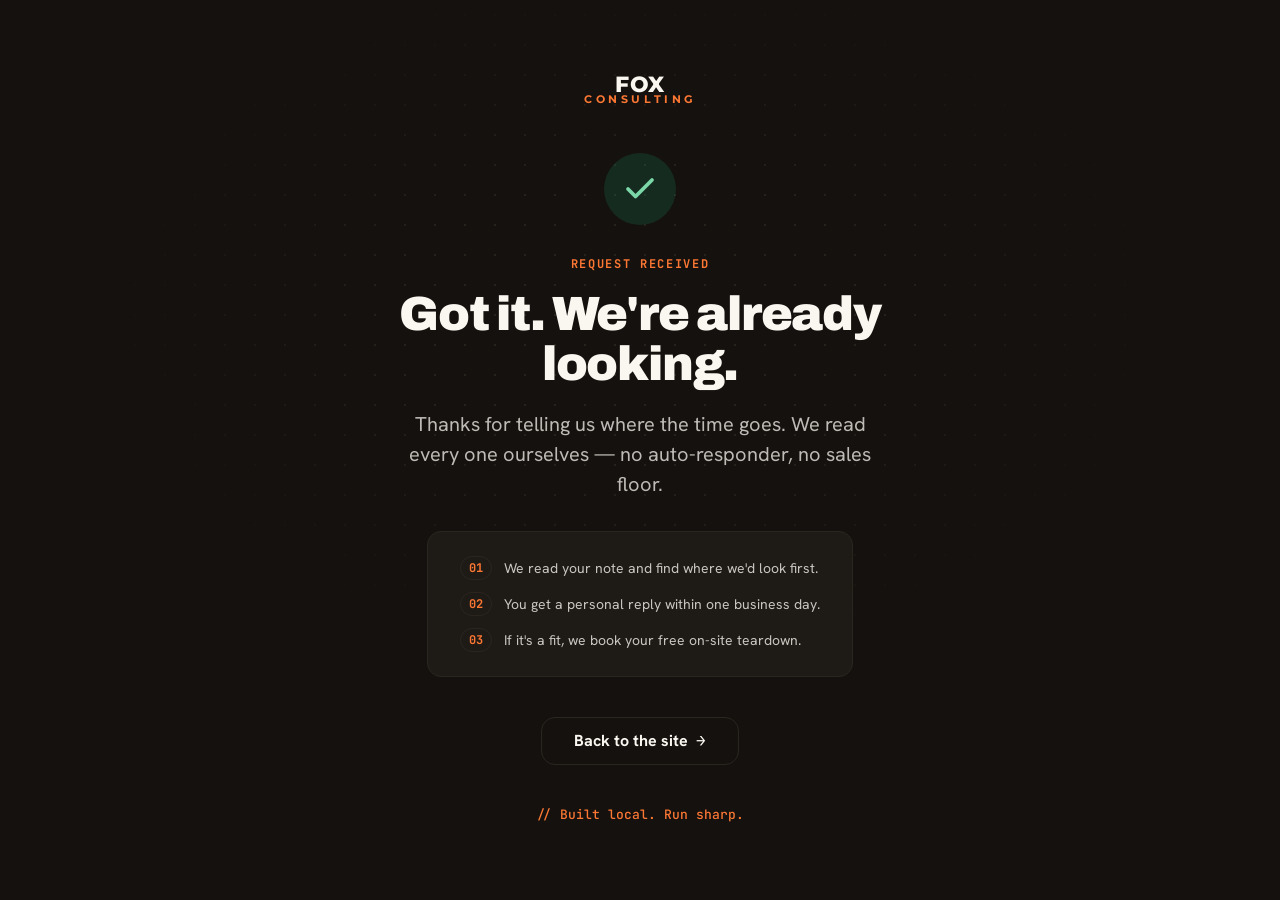
==== thankyou.html @ fd683bd7 "Add thank-you redirect after form submission - New on-brand thankyou.html (noindex) with what-happen" ====
<!DOCTYPE html>
<html lang="en">
<head>
  <meta charset="UTF-8">
  <meta name="viewport" content="width=device-width, initial-scale=1.0">
  <title>Thanks — we'll be in touch | Fox Consulting</title>
  <meta name="description" content="Your operations teardown request is in. Fox Consulting will reply personally within one business day.">
  <meta name="robots" content="noindex">

  <link rel="preconnect" href="https://fonts.googleapis.com">
  <link rel="preconnect" href="https://fonts.gstatic.com" crossorigin>
  <link rel="stylesheet" href="colors_and_type.css">

  <style>
    *, *::before, *::after { box-sizing: border-box; }
    body {
      margin: 0; min-height: 100vh; background: var(--bg-inverse); color: var(--fg-inverse);
      font: var(--text-body); -webkit-font-smoothing: antialiased;
      display: grid; place-items: center; padding: var(--space-8);
      position: relative; overflow: hidden;
    }
    body::before {
      content:""; position:absolute; inset:0;
      background-image: radial-gradient(var(--char-700) 1px, transparent 1px);
      background-size: 30px 30px; opacity:.5;
      -webkit-mask-image: radial-gradient(ellipse 60% 55% at 50% 35%, #000 30%, transparent 72%);
              mask-image: radial-gradient(ellipse 60% 55% at 50% 35%, #000 30%, transparent 72%);
      pointer-events:none;
    }
    .card { position: relative; max-width: 560px; text-align: center; }
    .logo { font-family: var(--font-logo); line-height: .92; text-decoration: none; display: inline-block; margin-bottom: var(--space-12); }
    .logo .fox { font-weight: 800; font-size: 22px; letter-spacing: .02em; color: var(--sand-50); display: block; }
    .logo .consulting { font-weight: 700; font-size: 10.5px; letter-spacing: .34em; color: var(--fox-400); display: block; }
    .check {
      width: 72px; height: 72px; border-radius: 50%; display: grid; place-items: center; margin: 0 auto var(--space-8);
      background: color-mix(in srgb, var(--success) 22%, transparent); color: #7BD6A8;
      animation: pop .45s cubic-bezier(.2,.8,.2,1) both;
    }
    .check svg { width: 36px; height: 36px; }
    @keyframes pop { from { transform: scale(.6); opacity: 0; } to { transform: scale(1); opacity: 1; } }
    .eyebrow { font: var(--text-overline); letter-spacing: var(--tracking-overline); text-transform: uppercase; color: var(--fox-400); margin: 0 0 var(--space-4); }
    h1 { font-family: var(--font-display); font-weight: 900; font-size: clamp(32px, 6vw, 48px); letter-spacing: var(--tracking-display); line-height: 1.05; margin: 0 0 var(--space-5); }
    .lead { font: var(--text-lead); color: color-mix(in srgb, var(--sand-50) 74%, transparent); margin: 0 auto var(--space-8); max-width: 42ch; }
    .next {
      display: inline-grid; gap: var(--space-3); text-align: left;
      background: var(--char-900); border: 1px solid var(--border-inverse);
      border-radius: var(--radius-lg); padding: var(--space-6) var(--space-8); margin-bottom: var(--space-10);
    }
    .next .row { display: flex; gap: var(--space-3); align-items: center; font: var(--text-small); color: color-mix(in srgb, var(--sand-50) 78%, transparent); }
    .next .row .n { font: 700 12px/1 var(--font-mono); color: var(--fox-400); border: 1px solid var(--border-inverse); border-radius: var(--radius-pill); padding: 5px 8px; flex: none; }
    .btn {
      display: inline-flex; align-items: center; gap: var(--space-2);
      font: 700 16px/1 var(--font-body); padding: 15px var(--space-8);
      border-radius: var(--radius-lg); border: 1px solid var(--border-inverse);
      background: transparent; color: var(--fg-inverse); text-decoration: none;
      transition: background .18s cubic-bezier(.2,.8,.2,1), transform .18s cubic-bezier(.2,.8,.2,1);
    }
    .btn:hover { background: var(--char-900); transform: translate(2px,-2px); }
    .btn .arrow { font-family: var(--font-mono); }
    .sig { display: block; margin-top: var(--space-10); font: var(--text-mono); color: var(--fox-400); }
    @media (prefers-reduced-motion: reduce) { .check { animation: none; } }
  </style>
</head>
<body>
  <main class="card">
    <a class="logo" href="index.html" aria-label="Fox Consulting home"><span class="fox">FOX</span><span class="consulting">CONSULTING</span></a>

    <div class="check"><svg viewBox="0 0 24 24" fill="none" stroke="currentColor" stroke-width="2.5" stroke-linecap="round" stroke-linejoin="round"><polyline points="20 6 9 17 4 12"/></svg></div>

    <p class="eyebrow">Request received</p>
    <h1>Got it. We're already looking.</h1>
    <p class="lead">Thanks for telling us where the time goes. We read every one ourselves — no auto-responder, no sales floor.</p>

    <div class="next">
      <div class="row"><span class="n">01</span> We read your note and find where we'd look first.</div>
      <div class="row"><span class="n">02</span> You get a personal reply within one business day.</div>
      <div class="row"><span class="n">03</span> If it's a fit, we book your free on-site teardown.</div>
    </div>

    <div>
      <a class="btn" href="index.html">Back to the site <span class="arrow">&rarr;</span></a>
    </div>

    <span class="sig">// Built local. Run sharp.</span>
  </main>
</body>
</html>
---- colors_and_type.css ----
/* ============================================================
   FOX CONSULTING LLC — Core Tokens: Color + Type
   Import this file first. Fonts load from Google Fonts;
   see fonts/README.md to bundle them locally for offline use.
   ============================================================ */

@import url('https://fonts.googleapis.com/css2?family=Archivo:wght@500;600;700;800;900&family=Hanken+Grotesk:wght@400;500;600;700;800&family=JetBrains+Mono:wght@400;500;700&family=Montserrat:wght@600;700;800&display=swap');

:root {
  /* ---------- BRAND COLOR: Fox Orange ---------- */
  --fox-50:  #FFF3EB;
  --fox-100: #FFE0CC;
  --fox-200: #FFBE94;
  --fox-300: #FF995C;
  --fox-400: #FB7733;
  --fox-500: #EC5E12;   /* PRIMARY — the fox */
  --fox-600: #C94B0A;   /* hover / ember */
  --fox-700: #A03B0A;
  --fox-800: #7A2F0D;
  --fox-900: #4D1E0A;

  /* ---------- CHAR: warm near-black ---------- */
  --char-950: #14110E;  /* primary ink / dark surfaces */
  --char-900: #1E1A16;
  --char-800: #2A251F;
  --char-700: #3A332B;
  --char-600: #524A40;

  /* ---------- SAND: warm neutrals ---------- */
  --sand-50:  #FAF6F0;  /* paper / page background */
  --sand-100: #F3ECE2;
  --sand-200: #E8DDCD;  /* hairline borders on light */
  --sand-300: #D6C7B2;
  --sand-400: #B8A488;
  --sand-500: #8C7A63;  /* muted label text */
  --sand-600: #6B5D4B;  /* secondary text */

  /* ---------- SEMANTIC (warm-tuned) ---------- */
  --success: #1F8A5B;
  --success-bg: #E4F3EC;
  --warning: #C98A00;
  --warning-bg: #FBF0D6;
  --danger:  #CF3A2B;
  --danger-bg: #FBE6E3;
  --info:    #2F6FB0;
  --info-bg: #E4EEF8;

  /* ---------- SEMANTIC ROLES ---------- */
  --bg:            var(--sand-50);
  --bg-elevated:   #FFFFFF;
  --bg-sunken:     var(--sand-100);
  --bg-inverse:    var(--char-950);
  --fg:            var(--char-950);   /* primary text */
  --fg-secondary:  var(--sand-600);   /* supporting text */
  --fg-muted:      var(--sand-500);   /* labels / meta */
  --fg-inverse:    var(--sand-50);
  --accent:        var(--fox-500);
  --accent-hover:  var(--fox-600);
  --accent-fg:     #FFFFFF;           /* text on orange */
  --border:        var(--sand-200);
  --border-strong: var(--sand-300);
  --border-inverse:var(--char-800);
  --ring:          color-mix(in oklch, var(--fox-500) 45%, transparent);

  /* ---------- TYPE FAMILIES ---------- */
  --font-display: 'Archivo', system-ui, sans-serif;       /* headlines, the "fox" energy */
  --font-body:    'Hanken Grotesk', system-ui, sans-serif;/* body + UI workhorse */
  --font-mono:    'JetBrains Mono', ui-monospace, monospace; /* data, metrics, automation */
  --font-logo:    'Montserrat', system-ui, sans-serif;    /* the FOX CONSULTING wordmark only */

  /* ---------- TYPE SCALE (fluid-ish, px) ---------- */
  --text-display: 800 64px/1.02 var(--font-display);
  --text-h1:      800 44px/1.06 var(--font-display);
  --text-h2:      700 32px/1.12 var(--font-display);
  --text-h3:      700 24px/1.2  var(--font-display);
  --text-h4:      600 19px/1.3  var(--font-body);
  --text-lead:    400 20px/1.5  var(--font-body);
  --text-body:    400 16px/1.6  var(--font-body);
  --text-small:   400 14px/1.55 var(--font-body);
  --text-caption: 500 12px/1.4  var(--font-body);
  --text-mono:    500 13px/1.5  var(--font-mono);
  --text-overline:700 12px/1.3  var(--font-mono); /* all-caps eyebrow labels */

  /* letter-spacing helpers */
  --tracking-tight:   -0.02em;
  --tracking-display: -0.025em;
  --tracking-overline: 0.14em;

  /* ---------- SPACING (4px base) ---------- */
  --space-1: 4px;   --space-2: 8px;   --space-3: 12px;  --space-4: 16px;
  --space-5: 20px;  --space-6: 24px;  --space-8: 32px;  --space-10: 40px;
  --space-12: 48px; --space-16: 64px; --space-20: 80px; --space-24: 96px;

  /* ---------- RADIUS ---------- */
  --radius-sm: 6px;
  --radius-md: 10px;
  --radius-lg: 14px;
  --radius-xl: 20px;
  --radius-2xl: 28px;
  --radius-pill: 999px;

  /* ---------- SHADOWS (warm-tinted) ---------- */
  --shadow-xs: 0 1px 2px rgba(20,17,14,.06);
  --shadow-sm: 0 2px 6px -1px rgba(20,17,14,.09);
  --shadow-md: 0 6px 18px -6px rgba(20,17,14,.14);
  --shadow-lg: 0 16px 40px -12px rgba(20,17,14,.18);
  --shadow-accent: 0 8px 24px -8px rgba(236,94,18,.45); /* glow under orange CTAs */
  --shadow-inset: inset 0 1px 0 rgba(255,255,255,.5);
}

/* ============================================================
   SEMANTIC ELEMENT DEFAULTS — opt in via .fox-prose or use vars
   ============================================================ */
.fox-type-display { font: var(--text-display); letter-spacing: var(--tracking-display); color: var(--fg); }
.fox-type-h1 { font: var(--text-h1); letter-spacing: var(--tracking-display); color: var(--fg); }
.fox-type-h2 { font: var(--text-h2); letter-spacing: var(--tracking-tight); color: var(--fg); }
.fox-type-h3 { font: var(--text-h3); letter-spacing: var(--tracking-tight); color: var(--fg); }
.fox-type-h4 { font: var(--text-h4); color: var(--fg); }
.fox-type-lead { font: var(--text-lead); color: var(--fg-secondary); }
.fox-type-body { font: var(--text-body); color: var(--fg); }
.fox-type-small { font: var(--text-small); color: var(--fg-secondary); }
.fox-type-mono { font: var(--text-mono); color: var(--fg); }
.fox-overline {
  font: var(--text-overline);
  letter-spacing: var(--tracking-overline);
  text-transform: uppercase;
  color: var(--accent);
}
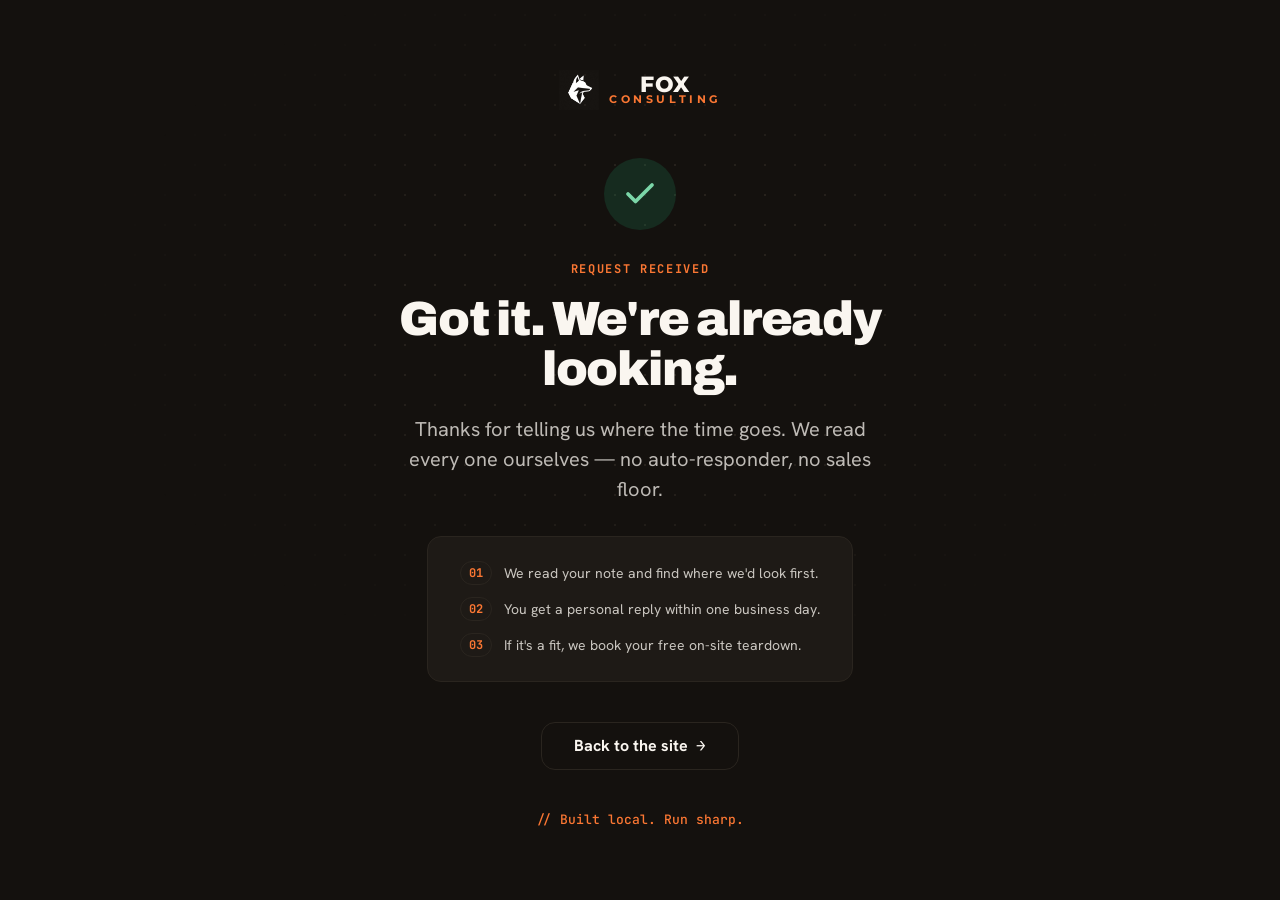
==== commit 7a92d446: "Add fox-mark logo to nav and footer on both pages - Extracted fox-mark.png from uploaded HTML to ass" ====
--- a/thankyou.html
+++ b/thankyou.html
@@ -6,6 +6,46 @@
   <title>Thanks — we'll be in touch | Fox Consulting</title>
   <meta name="description" content="Your operations teardown request is in. Fox Consulting will reply personally within one business day.">
   <meta name="robots" content="noindex">
+
+  <!-- ============================================================
+       ANALYTICS — keep these IDs identical to index.html.
+       This page fires the LEAD CONVERSION (a real submission landed
+       here). niche is read from the URL for per-variant attribution.
+       ============================================================ -->
+  <script>
+    window.FOX_ANALYTICS = {
+      GA4_ID: "",            // e.g. "G-XXXXXXXXXX"  (same as index.html)
+      META_PIXEL_ID: ""      // e.g. "1234567890123456"  (same as index.html)
+    };
+  </script>
+  <script>
+    (function () {
+      var cfg = window.FOX_ANALYTICS || {};
+      var niche = new URLSearchParams(location.search).get('niche') || 'general';
+      // ---- Google Analytics 4 ----
+      if (cfg.GA4_ID) {
+        var s = document.createElement('script'); s.async = true;
+        s.src = 'https://www.googletagmanager.com/gtag/js?id=' + cfg.GA4_ID;
+        document.head.appendChild(s);
+        window.dataLayer = window.dataLayer || [];
+        window.gtag = function () { dataLayer.push(arguments); };
+        gtag('js', new Date());
+        gtag('config', cfg.GA4_ID);
+        gtag('event', 'generate_lead', { niche: niche });
+      }
+      // ---- Meta (Facebook) Pixel ----
+      if (cfg.META_PIXEL_ID) {
+        !function (f, b, e, v, n, t, s) {
+          if (f.fbq) return; n = f.fbq = function () { n.callMethod ? n.callMethod.apply(n, arguments) : n.queue.push(arguments); };
+          if (!f._fbq) f._fbq = n; n.push = n; n.loaded = !0; n.version = '2.0'; n.queue = [];
+          t = b.createElement(e); t.async = !0; t.src = v; s = b.getElementsByTagName(e)[0]; s.parentNode.insertBefore(t, s);
+        }(window, document, 'script', 'https://connect.facebook.net/en_US/fbevents.js');
+        fbq('init', cfg.META_PIXEL_ID);
+        fbq('track', 'PageView');
+        fbq('track', 'Lead', { content_category: niche });
+      }
+    })();
+  </script>
 
   <link rel="preconnect" href="https://fonts.googleapis.com">
   <link rel="preconnect" href="https://fonts.gstatic.com" crossorigin>
@@ -28,7 +68,9 @@
       pointer-events:none;
     }
     .card { position: relative; max-width: 560px; text-align: center; }
-    .logo { font-family: var(--font-logo); line-height: .92; text-decoration: none; display: inline-block; margin-bottom: var(--space-12); }
+    .logo { display: inline-flex; align-items: center; gap: 10px; text-decoration: none; margin-bottom: var(--space-12); }
+    .logo img { width: 40px; height: 40px; display: block; flex: none; filter: brightness(0) invert(1); }
+    .logo-type { font-family: var(--font-logo); line-height: .92; }
     .logo .fox { font-weight: 800; font-size: 22px; letter-spacing: .02em; color: var(--sand-50); display: block; }
     .logo .consulting { font-weight: 700; font-size: 10.5px; letter-spacing: .34em; color: var(--fox-400); display: block; }
     .check {
@@ -63,7 +105,10 @@
 </head>
 <body>
   <main class="card">
-    <a class="logo" href="index.html" aria-label="Fox Consulting home"><span class="fox">FOX</span><span class="consulting">CONSULTING</span></a>
+    <a class="logo" href="index.html" aria-label="Fox Consulting home">
+      <img src="assets/fox-mark.png" width="40" height="40" alt="" aria-hidden="true">
+      <span class="logo-type"><span class="fox">FOX</span><span class="consulting">CONSULTING</span></span>
+    </a>
 
     <div class="check"><svg viewBox="0 0 24 24" fill="none" stroke="currentColor" stroke-width="2.5" stroke-linecap="round" stroke-linejoin="round"><polyline points="20 6 9 17 4 12"/></svg></div>
 
